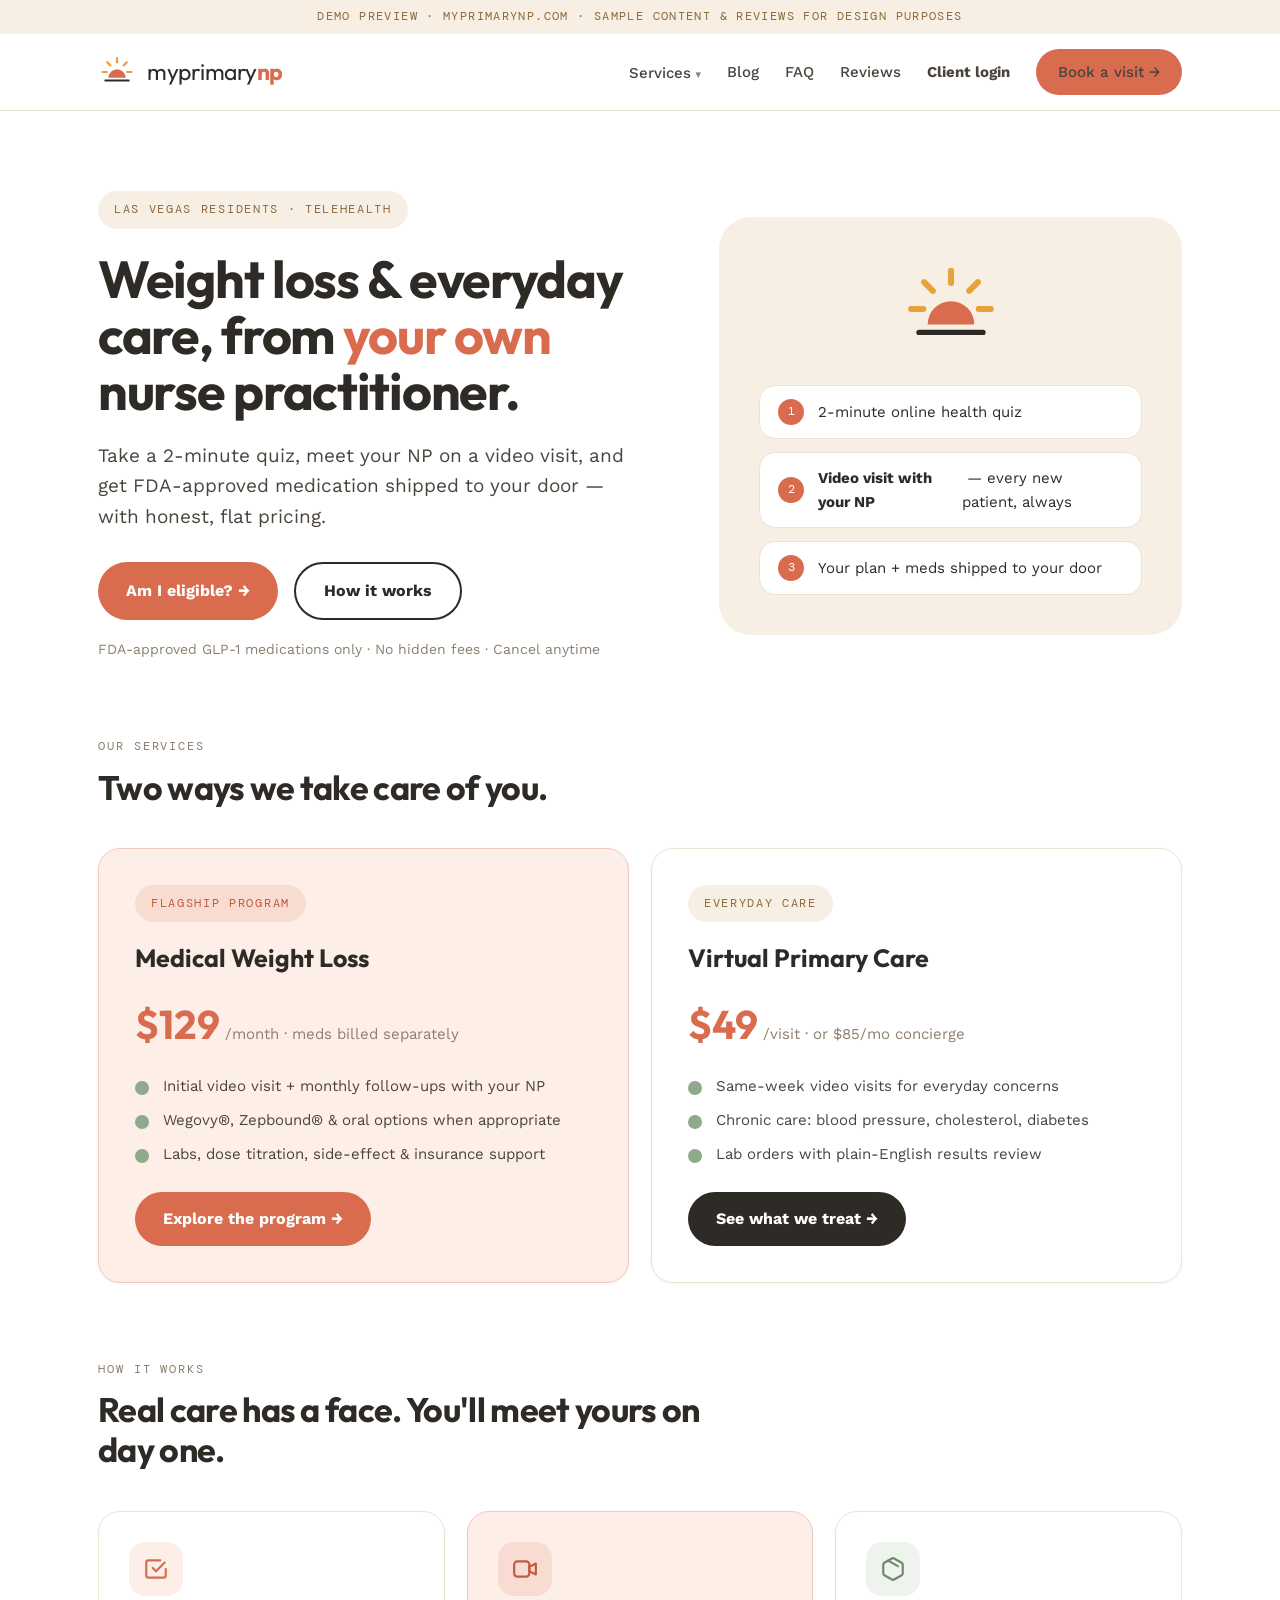
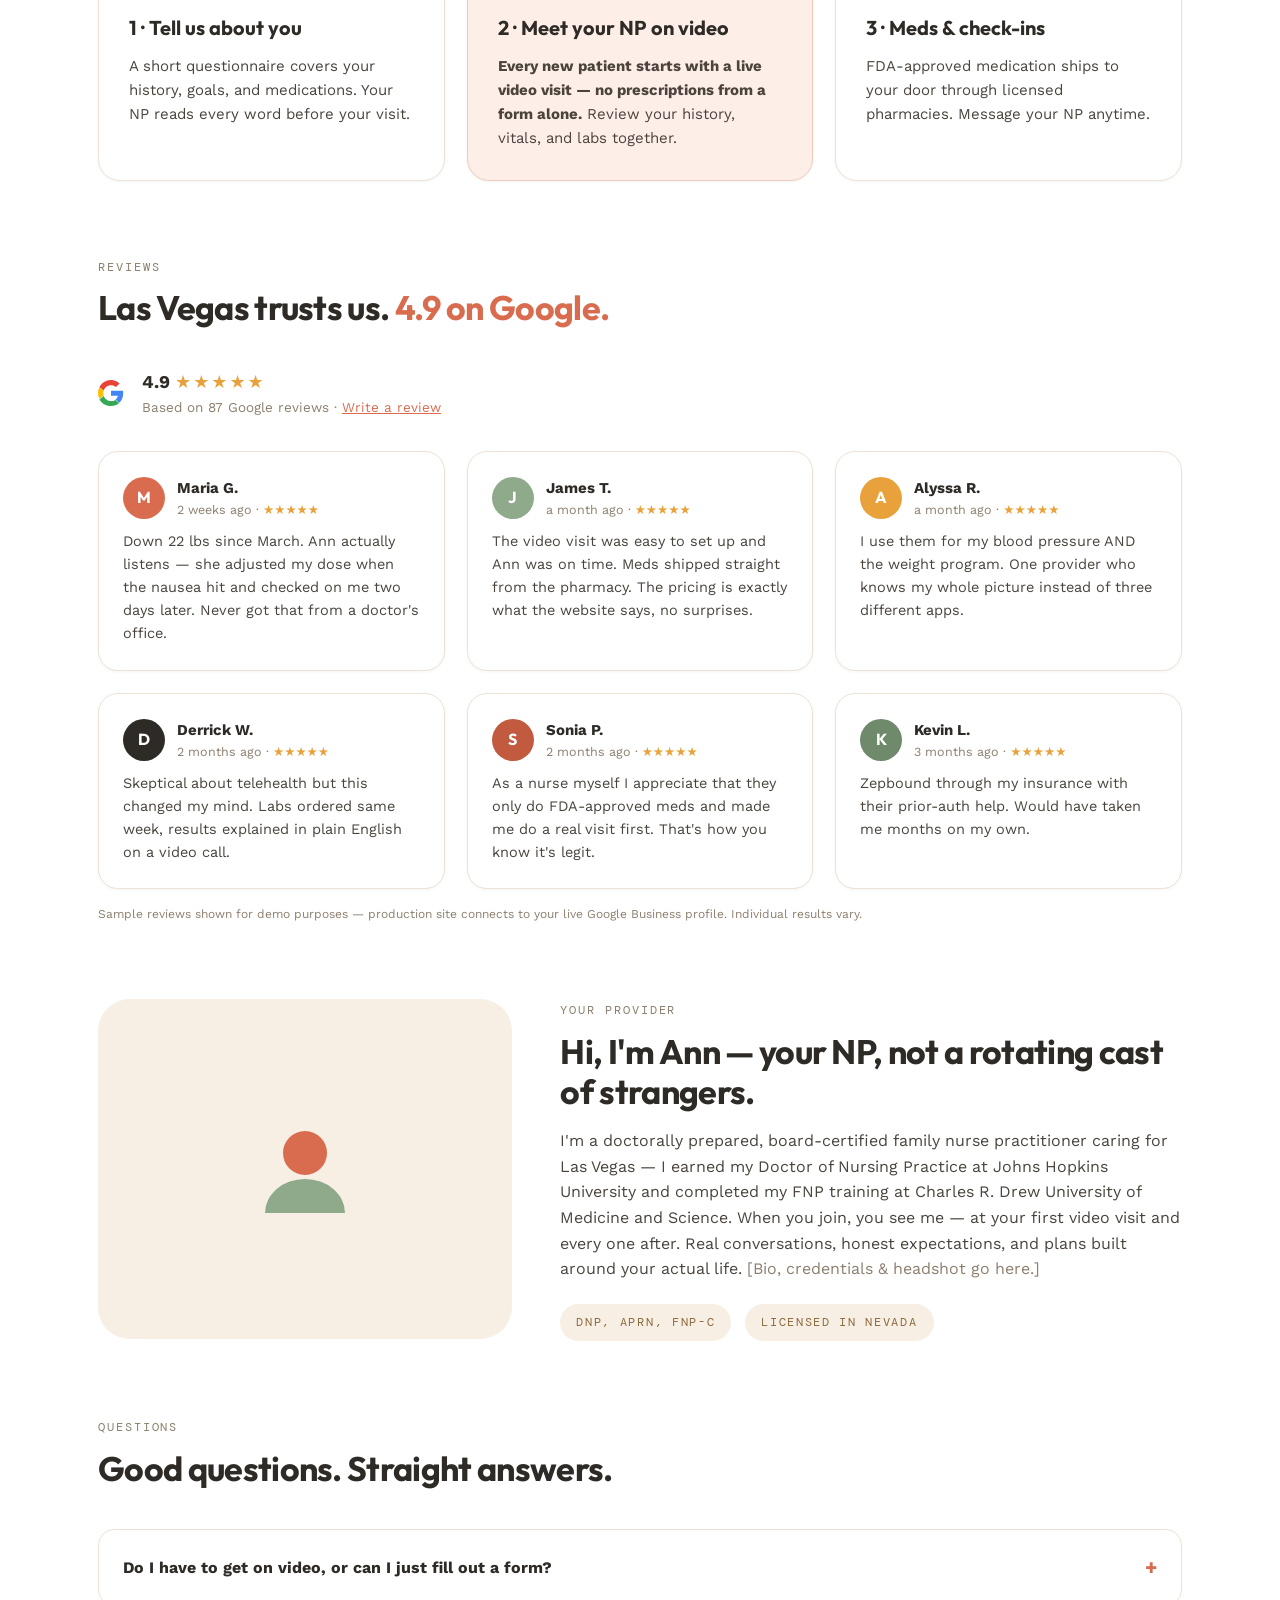
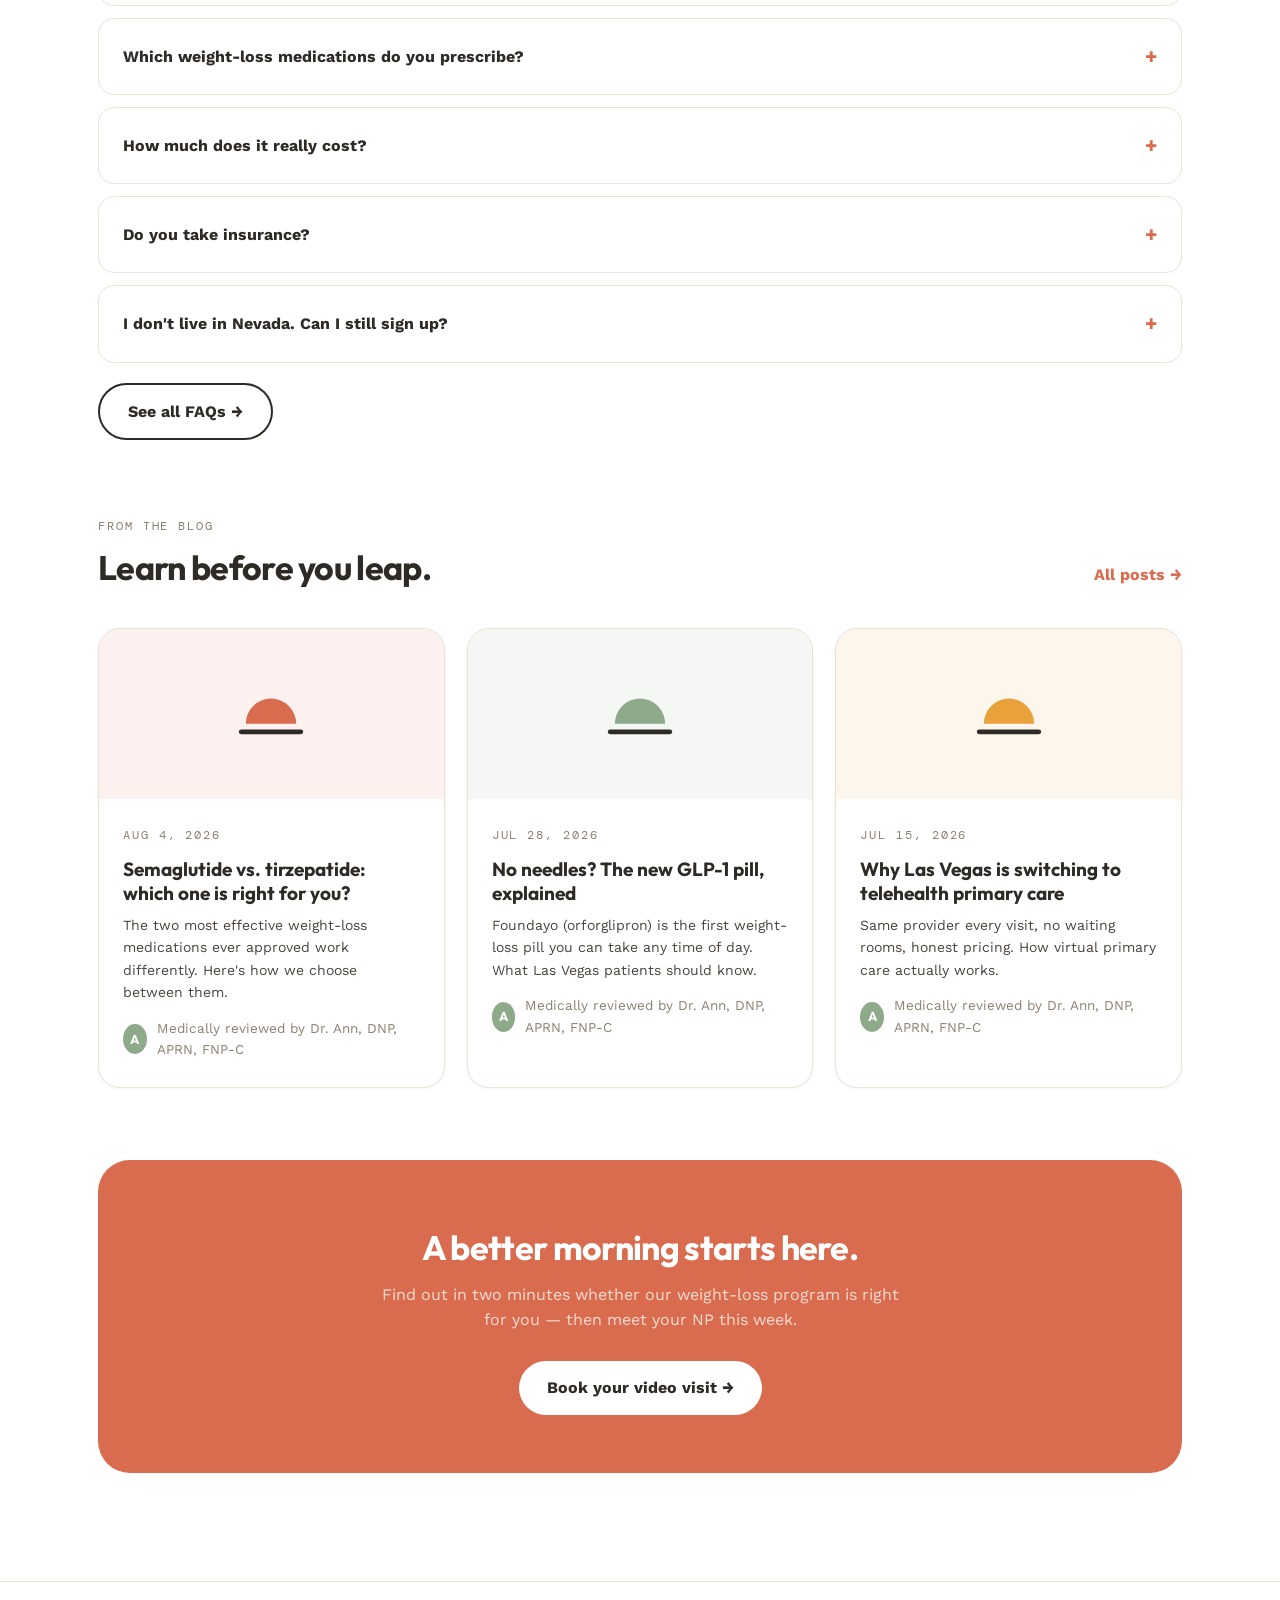
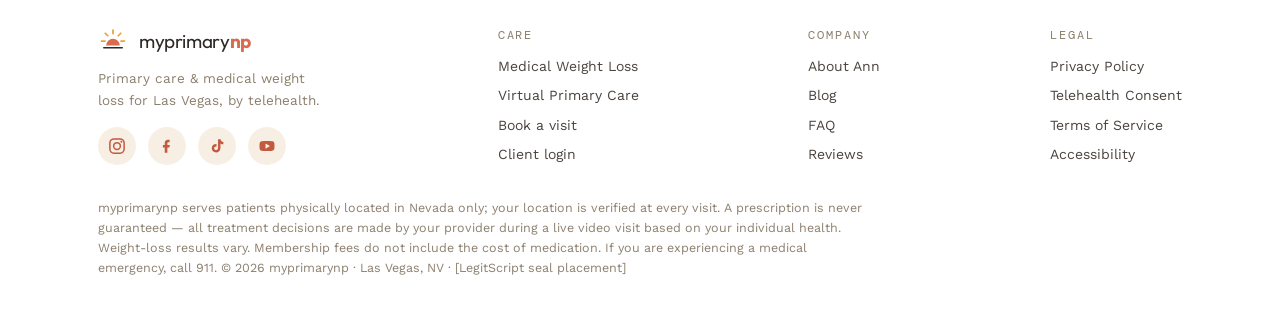
==== index.html @ a063f6d2 "Add MyprimaryNP demo site (12 static files)" ====
<!DOCTYPE html>
<html lang="en">
<head>
<meta charset="utf-8">
<meta name="viewport" content="width=device-width, initial-scale=1">
<title>myprimarynp — Weight loss & primary care telehealth in Las Vegas</title>
<meta name="description" content="FDA-approved GLP-1 weight loss programs and virtual primary care for Las Vegas, from a board-certified nurse practitioner. Video visits, flat pricing.">
<link rel="preconnect" href="https://fonts.googleapis.com">
<link href="https://fonts.googleapis.com/css2?family=Outfit:wght@400;500;700&family=Work+Sans:ital,wght@0,400;0,500;0,700;1,400&family=DM+Mono&display=swap" rel="stylesheet">
<link rel="stylesheet" href="styles.css">
<link rel="icon" type="image/svg+xml" href='data:image/svg+xml,<svg xmlns="http://www.w3.org/2000/svg" viewBox="0 0 120 120"><rect x="4" y="4" width="112" height="112" rx="28" fill="%23D96C4F"/><g stroke="%23FAF4EA" stroke-width="7" stroke-linecap="round"><line x1="60" y1="24" x2="60" y2="36"/><line x1="34" y1="35" x2="43" y2="44"/><line x1="86" y1="35" x2="77" y2="44"/></g><path d="M 36 80 A 24 24 0 0 1 84 80 Z" fill="%23FAF4EA"/><rect x="28" y="86" width="64" height="6" rx="3" fill="%23FAF4EA"/></svg>'>
</head>
<body>
<div class="demo-note">Demo preview · myprimarynp.com · sample content &amp; reviews for design purposes</div>
<nav class="top">
  <div class="wrap nav-inner">
    <a class="logo" href="index.html"><svg width="38" height="38" viewBox="0 0 120 120"><g stroke="#E9A23B" stroke-width="7" stroke-linecap="round"><line x1="60" y1="16" x2="60" y2="30"/><line x1="29" y1="29" x2="39" y2="39"/><line x1="91" y1="29" x2="81" y2="39"/><line x1="14" y1="60" x2="28" y2="60"/><line x1="106" y1="60" x2="92" y2="60"/></g><path d="M 33 78 A 27 27 0 0 1 87 78 Z" fill="#D96C4F"/><rect x="20" y="84" width="80" height="6" rx="3" fill="#2E2A26"/></svg><span class="word">myprimary<b>np</b></span></a>
    <div class="nav-links">
      <div class="dropdown">
        <a href="#">Services</a>
        <div class="menu">
          <a href="weight-loss.html"><b>Medical Weight Loss</b><small>GLP-1 programs · $129/mo</small></a>
          <a href="primary-care.html"><b>Virtual Primary Care</b><small>Visits from $49</small></a>
        </div>
      </div>
      <a href="blog.html">Blog</a>
      <a href="faq.html">FAQ</a>
      <a href="index.html#reviews">Reviews</a>
      <a href="portal.html" style="font-weight:700">Client login</a>
      <a class="btn btn-clay btn-sm" href="book.html">Book a visit →</a>
    </div>
  </div>
</nav>
<header class="hero">
  <div class="wrap hero-grid">
    <div>
      <span class="badge">Las Vegas residents · Telehealth</span>
      <h1 style="margin-top:22px">Weight loss &amp; everyday care, from <em>your own</em> nurse practitioner.</h1>
      <p class="lead">Take a 2-minute quiz, meet your NP on a video visit, and get FDA-approved medication shipped to your door — with honest, flat pricing.</p>
      <div style="display:flex;gap:16px;flex-wrap:wrap">
        <a class="btn btn-clay" href="book.html">Am I eligible? →</a>
        <a class="btn btn-ghost" href="#how">How it works</a>
      </div>
      <div style="margin-top:18px;font-size:14px;color:var(--ink-mute)">FDA-approved GLP-1 medications only · No hidden fees · Cancel anytime</div>
    </div>
    <div class="hero-art">
      <svg width="104" height="104" viewBox="0 0 120 120"><g stroke="#E9A23B" stroke-width="7" stroke-linecap="round"><line x1="60" y1="16" x2="60" y2="30"/><line x1="29" y1="29" x2="39" y2="39"/><line x1="91" y1="29" x2="81" y2="39"/><line x1="14" y1="60" x2="28" y2="60"/><line x1="106" y1="60" x2="92" y2="60"/></g><path d="M 33 78 A 27 27 0 0 1 87 78 Z" fill="#D96C4F"/><rect x="20" y="84" width="80" height="6" rx="3" fill="#2E2A26"/></svg>
      <div class="steps-mini">
        <div class="step-mini"><span class="n">1</span>2-minute online health quiz</div>
        <div class="step-mini"><span class="n">2</span><b>Video visit with your NP</b>&nbsp;— every new patient, always</div>
        <div class="step-mini"><span class="n">3</span>Your plan + meds shipped to your door</div>
      </div>
    </div>
  </div>
</header>

<section id="services" style="padding-top:8px">
  <div class="wrap">
    <div class="sec-head"><span class="mono">Our services</span><h2>Two ways we take care of you.</h2></div>
    <div class="cards2">
      <div class="card hl" style="padding:36px">
        <span class="badge" style="background:#F8DCD2;color:#C25A3F">Flagship program</span>
        <h3 class="card-t" style="font-size:25px;margin-top:16px">Medical Weight Loss</h3>
        <div class="price">$129<small> /month · meds billed separately</small></div>
        <ul class="feat">
          <li>Initial video visit + monthly follow-ups with your NP</li>
          <li>Wegovy®, Zepbound® &amp; oral options when appropriate</li>
          <li>Labs, dose titration, side-effect &amp; insurance support</li>
        </ul>
        <a class="btn btn-clay" href="weight-loss.html">Explore the program →</a>
      </div>
      <div class="card" style="padding:36px">
        <span class="badge">Everyday care</span>
        <h3 class="card-t" style="font-size:25px;margin-top:16px">Virtual Primary Care</h3>
        <div class="price">$49<small> /visit · or $85/mo concierge</small></div>
        <ul class="feat">
          <li>Same-week video visits for everyday concerns</li>
          <li>Chronic care: blood pressure, cholesterol, diabetes</li>
          <li>Lab orders with plain-English results review</li>
        </ul>
        <a class="btn btn-ink" href="primary-care.html">See what we treat →</a>
      </div>
    </div>
  </div>
</section>

<section id="how" style="padding-top:8px">
  <div class="wrap">
    <div class="sec-head"><span class="mono">How it works</span><h2>Real care has a face. You'll meet yours on day one.</h2></div>
    <div class="cards3">
      <div class="card"><div class="icon-tile" style="background:#FDEEE8"><svg width="26" height="26" viewBox="0 0 24 24" fill="none" stroke="#D96C4F" stroke-width="2" stroke-linecap="round"><path d="M9 11l3 3 8-8"/><path d="M21 12v6a2 2 0 0 1-2 2H5a2 2 0 0 1-2-2V6a2 2 0 0 1 2-2h11"/></svg></div>
        <h3 class="card-t">1 · Tell us about you</h3><p>A short questionnaire covers your history, goals, and medications. Your NP reads every word before your visit.</p></div>
      <div class="card hl"><div class="icon-tile" style="background:#F8DCD2"><svg width="26" height="26" viewBox="0 0 24 24" fill="none" stroke="#C25A3F" stroke-width="2" stroke-linecap="round" stroke-linejoin="round"><rect x="2" y="5" width="14" height="14" rx="3"/><path d="M16 10l6-3v10l-6-3z"/></svg></div>
        <h3 class="card-t">2 · Meet your NP on video</h3><p><b>Every new patient starts with a live video visit — no prescriptions from a form alone.</b> Review your history, vitals, and labs together.</p></div>
      <div class="card"><div class="icon-tile" style="background:#EFF3EE"><svg width="26" height="26" viewBox="0 0 24 24" fill="none" stroke="#6E8A6A" stroke-width="2" stroke-linecap="round" stroke-linejoin="round"><path d="M16.5 9.4L7.55 4.24"/><path d="M21 16V8a2 2 0 0 0-1-1.73l-7-4a2 2 0 0 0-2 0l-7 4A2 2 0 0 0 3 8v8a2 2 0 0 0 1 1.73l7 4a2 2 0 0 0 2 0l7-4A2 2 0 0 0 21 16z"/></svg></div>
        <h3 class="card-t">3 · Meds &amp; check-ins</h3><p>FDA-approved medication ships to your door through licensed pharmacies. Message your NP anytime.</p></div>
    </div>
  </div>
</section>

<section id="reviews" style="padding-top:8px">
  <div class="wrap">
    <div class="sec-head"><span class="mono">Reviews</span><h2>Las Vegas trusts us. <em>4.9 on Google.</em></h2></div>
    <div class="gsum"><svg width="26" height="26" viewBox="0 0 48 48"><path fill="#EA4335" d="M24 9.5c3.5 0 6.6 1.2 9.1 3.6l6.8-6.8C35.7 2.4 30.2 0 24 0 14.6 0 6.5 5.4 2.6 13.2l7.9 6.2C12.4 13.4 17.7 9.5 24 9.5z"/><path fill="#4285F4" d="M46.5 24.5c0-1.6-.1-3.1-.4-4.5H24v9h12.7c-.6 3-2.2 5.5-4.7 7.2l7.4 5.8c4.4-4.1 7.1-10.1 7.1-17.5z"/><path fill="#FBBC05" d="M10.5 28.6c-.5-1.5-.8-3-.8-4.6s.3-3.1.8-4.6l-7.9-6.2C.9 16.5 0 20.1 0 24s.9 7.5 2.6 10.8l7.9-6.2z"/><path fill="#34A853" d="M24 48c6.2 0 11.4-2 15.2-5.5l-7.4-5.8c-2 1.4-4.7 2.2-7.8 2.2-6.3 0-11.6-3.9-13.5-9.3l-7.9 6.2C6.5 42.6 14.6 48 24 48z"/></svg><div><b style="font-size:18px">4.9</b> <span class="stars">★★★★★</span><div style="font-size:13.5px;color:var(--ink-mute)">Based on 87 Google reviews · <a href="#">Write a review</a></div></div></div>
    <div class="cards3"><div class="review"><div class="who"><div class="av" style="background:#D96C4F">M</div><div><div class="name">Maria G.</div><div class="when">2 weeks ago · <span style="color:var(--gold)">★★★★★</span></div></div></div><p>Down 22 lbs since March. Ann actually listens — she adjusted my dose when the nausea hit and checked on me two days later. Never got that from a doctor's office.</p></div>
<div class="review"><div class="who"><div class="av" style="background:#8FA98B">J</div><div><div class="name">James T.</div><div class="when">a month ago · <span style="color:var(--gold)">★★★★★</span></div></div></div><p>The video visit was easy to set up and Ann was on time. Meds shipped straight from the pharmacy. The pricing is exactly what the website says, no surprises.</p></div>
<div class="review"><div class="who"><div class="av" style="background:#E9A23B">A</div><div><div class="name">Alyssa R.</div><div class="when">a month ago · <span style="color:var(--gold)">★★★★★</span></div></div></div><p>I use them for my blood pressure AND the weight program. One provider who knows my whole picture instead of three different apps.</p></div>
<div class="review"><div class="who"><div class="av" style="background:#2E2A26">D</div><div><div class="name">Derrick W.</div><div class="when">2 months ago · <span style="color:var(--gold)">★★★★★</span></div></div></div><p>Skeptical about telehealth but this changed my mind. Labs ordered same week, results explained in plain English on a video call.</p></div>
<div class="review"><div class="who"><div class="av" style="background:#C25A3F">S</div><div><div class="name">Sonia P.</div><div class="when">2 months ago · <span style="color:var(--gold)">★★★★★</span></div></div></div><p>As a nurse myself I appreciate that they only do FDA-approved meds and made me do a real visit first. That's how you know it's legit.</p></div>
<div class="review"><div class="who"><div class="av" style="background:#6E8A6A">K</div><div><div class="name">Kevin L.</div><div class="when">3 months ago · <span style="color:var(--gold)">★★★★★</span></div></div></div><p>Zepbound through my insurance with their prior-auth help. Would have taken me months on my own.</p></div></div>
    <p style="font-size:12px;color:var(--ink-mute);margin-top:16px">Sample reviews shown for demo purposes — production site connects to your live Google Business profile. Individual results vary.</p>
  </div>
</section>

<section id="about" style="padding-top:8px">
  <div class="wrap" style="display:grid;grid-template-columns:.8fr 1.2fr;gap:48px;align-items:center">
    <div style="background:var(--linen-2);border-radius:32px;height:340px;display:flex;align-items:center;justify-content:center">
      <svg width="120" height="120" viewBox="0 0 120 120"><circle cx="60" cy="44" r="22" fill="#D96C4F"/><path d="M 20 104 a 40 34 0 0 1 80 0 Z" fill="#8FA98B"/></svg>
    </div>
    <div>
      <span class="mono">Your provider</span>
      <h2>Hi, I'm Ann — your NP, not a rotating cast of strangers.</h2>
      <p style="margin-top:16px;color:var(--ink-soft)">I'm a doctorally prepared, board-certified family nurse practitioner caring for Las Vegas — I earned my Doctor of Nursing Practice at Johns Hopkins University and completed my FNP training at Charles R. Drew University of Medicine and Science. When you join, you see me — at your first video visit and every one after. Real conversations, honest expectations, and plans built around your actual life. <span style="color:var(--ink-mute)">[Bio, credentials &amp; headshot go here.]</span></p>
      <div style="margin-top:22px;display:flex;gap:14px;flex-wrap:wrap"><span class="badge">DNP, APRN, FNP-C</span><span class="badge">Licensed in Nevada</span></div>
    </div>
  </div>
</section>

<section style="padding-top:8px">
  <div class="wrap">
    <div class="sec-head"><span class="mono">Questions</span><h2>Good questions. Straight answers.</h2></div>
    <details class="faq"><summary>Do I have to get on video, or can I just fill out a form?</summary><div class="a">Every new patient starts with a live video visit — it's how good medicine works, and it's the safest way to prescribe in Nevada. After that first visit, quick questionnaire check-ins handle most refills.</div></details>
<details class="faq"><summary>Which weight-loss medications do you prescribe?</summary><div class="a">FDA-approved GLP-1 and dual-agonist medications only: Wegovy® (semaglutide, injection or daily pill), Zepbound® (tirzepatide), and Foundayo® (orforglipron, a once-daily pill). We never prescribe compounded copies.</div></details>
<details class="faq"><summary>How much does it really cost?</summary><div class="a">Weight loss membership is $129/month — visits, dose adjustments, messaging, labs coordination, and prior-auth help. Medication is billed separately: through insurance, or at the manufacturers' published cash prices (roughly $149–$449/month depending on the drug and dose).</div></details>
<details class="faq"><summary>Do you take insurance?</summary><div class="a">Your membership is self-pay, but we work with your insurance for the medication itself — including prior authorizations for Wegovy and Zepbound, and the Medicare $50/month Bridge program for those who qualify.</div></details>
<details class="faq"><summary>I don't live in Nevada. Can I still sign up?</summary><div class="a">Not yet — we're licensed in Nevada and see patients who are physically in Nevada at the time of their visit. We verify location at every appointment.</div></details>
    <div style="margin-top:20px"><a class="btn btn-ghost" href="faq.html">See all FAQs →</a></div>
  </div>
</section>

<section style="padding-top:8px">
  <div class="wrap">
    <div class="sec-head" style="display:flex;justify-content:space-between;align-items:end;max-width:none"><div><span class="mono">From the blog</span><h2>Learn before you leap.</h2></div><a href="blog.html" style="font-weight:700;text-decoration:none">All posts →</a></div>
    <div class="cards3"><a class="post-card" href="blog-semaglutide-vs-tirzepatide.html">
      <div class="thumb" style="background:#D96C4F18"><svg width="84" height="84" viewBox="0 0 120 120"><path d="M 24 74 A 36 36 0 0 1 96 74 Z" fill="#D96C4F"/><rect x="14" y="82" width="92" height="7" rx="3.5" fill="#2E2A26"/></svg></div>
      <div class="pc-body"><span class="mono">Aug 4, 2026</span><h3>Semaglutide vs. tirzepatide: which one is right for you?</h3><p>The two most effective weight-loss medications ever approved work differently. Here's how we choose between them.</p>
      <div class="byline"><span class="dot">A</span> Medically reviewed by Dr. Ann, DNP, APRN, FNP-C</div></div></a>
<a class="post-card" href="blog-glp1-pill.html">
      <div class="thumb" style="background:#8FA98B18"><svg width="84" height="84" viewBox="0 0 120 120"><path d="M 24 74 A 36 36 0 0 1 96 74 Z" fill="#8FA98B"/><rect x="14" y="82" width="92" height="7" rx="3.5" fill="#2E2A26"/></svg></div>
      <div class="pc-body"><span class="mono">Jul 28, 2026</span><h3>No needles? The new GLP-1 pill, explained</h3><p>Foundayo (orforglipron) is the first weight-loss pill you can take any time of day. What Las Vegas patients should know.</p>
      <div class="byline"><span class="dot">A</span> Medically reviewed by Dr. Ann, DNP, APRN, FNP-C</div></div></a>
<a class="post-card" href="blog-telehealth-primary-care.html">
      <div class="thumb" style="background:#E9A23B18"><svg width="84" height="84" viewBox="0 0 120 120"><path d="M 24 74 A 36 36 0 0 1 96 74 Z" fill="#E9A23B"/><rect x="14" y="82" width="92" height="7" rx="3.5" fill="#2E2A26"/></svg></div>
      <div class="pc-body"><span class="mono">Jul 15, 2026</span><h3>Why Las Vegas is switching to telehealth primary care</h3><p>Same provider every visit, no waiting rooms, honest pricing. How virtual primary care actually works.</p>
      <div class="byline"><span class="dot">A</span> Medically reviewed by Dr. Ann, DNP, APRN, FNP-C</div></div></a></div>
  </div>
</section>

<section style="padding-top:8px">
  <div class="wrap"><div class="band"><h2>A better morning starts here.</h2><p>Find out in two minutes whether our weight-loss program is right for you — then meet your NP this week.</p><a class="btn" href="book.html">Book your video visit →</a></div></div>
</section>

<footer>
  <div class="wrap">
    <div class="foot-grid">
      <div>
        <a class="logo" href="index.html"><svg width="30" height="30" viewBox="0 0 120 120"><g stroke="#E9A23B" stroke-width="7" stroke-linecap="round"><line x1="60" y1="16" x2="60" y2="30"/><line x1="29" y1="29" x2="39" y2="39"/><line x1="91" y1="29" x2="81" y2="39"/><line x1="14" y1="60" x2="28" y2="60"/><line x1="106" y1="60" x2="92" y2="60"/></g><path d="M 33 78 A 27 27 0 0 1 87 78 Z" fill="#D96C4F"/><rect x="20" y="84" width="80" height="6" rx="3" fill="#2E2A26"/></svg><span class="word" style="font-size:19px">myprimary<b>np</b></span></a>
        <p style="font-size:13.5px;color:var(--ink-mute);margin-top:12px;max-width:230px">Primary care &amp; medical weight loss for Las Vegas, by telehealth.</p>
        <div class="social">
  <a href="#" aria-label="Instagram"><svg width="18" height="18" viewBox="0 0 24 24" fill="none" stroke="#C25A3F" stroke-width="2" stroke-linecap="round"><rect x="2.5" y="2.5" width="19" height="19" rx="5.5"/><circle cx="12" cy="12" r="4.5"/><circle cx="17.8" cy="6.2" r="1.3" fill="#C25A3F" stroke="none"/></svg></a>
  <a href="#" aria-label="Facebook"><svg width="18" height="18" viewBox="0 0 24 24" fill="#C25A3F"><path d="M15.5 3.5H13c-2.2 0-4 1.8-4 4v3H6.5v3.5H9V21h3.5v-7h2.7l.55-3.5H12.5v-2.4c0-.6.5-1.1 1.1-1.1h1.9z"/></svg></a>
  <a href="#" aria-label="TikTok"><svg width="18" height="18" viewBox="0 0 24 24" fill="#C25A3F"><path d="M16.6 3c.4 1.9 1.7 3.4 3.9 3.7v3.1c-1.5 0-2.8-.4-3.9-1.2v5.9c0 3.7-2.6 6-5.9 6-3.1 0-5.7-2.2-5.7-5.5 0-3.6 3-5.8 6.4-5.5v3.2c-1.6-.4-3.2.6-3.2 2.3 0 1.5 1.2 2.4 2.5 2.4 1.5 0 2.7-1 2.7-3.1V3z"/></svg></a>
  <a href="#" aria-label="YouTube"><svg width="18" height="18" viewBox="0 0 24 24" fill="#C25A3F"><path d="M22 12c0-2.2-.2-3.8-.5-4.6-.3-.9-1-1.5-1.9-1.7C17.9 5.3 12 5.3 12 5.3s-5.9 0-7.6.4c-.9.2-1.6.8-1.9 1.7C2.2 8.2 2 9.8 2 12s.2 3.8.5 4.6c.3.9 1 1.4 1.9 1.7 1.7.4 7.6.4 7.6.4s5.9 0 7.6-.4c-.9-.2 1.6-.8 1.9-1.7.3-.8.5-2.4.5-4.6zM10 15.5v-7l6 3.5z"/></svg></a>
</div>
      </div>
      <div class="col"><div class="mono">Care</div><a href="weight-loss.html">Medical Weight Loss</a><a href="primary-care.html">Virtual Primary Care</a><a href="book.html">Book a visit</a><a href="portal.html">Client login</a></div>
      <div class="col"><div class="mono">Company</div><a href="index.html#about">About Ann</a><a href="blog.html">Blog</a><a href="faq.html">FAQ</a><a href="index.html#reviews">Reviews</a></div>
      <div class="col"><div class="mono">Legal</div><a href="#">Privacy Policy</a><a href="#">Telehealth Consent</a><a href="#">Terms of Service</a><a href="#">Accessibility</a></div>
    </div>
    <p class="disclaimer">myprimarynp serves patients physically located in Nevada only; your location is verified at every visit. A prescription is never guaranteed — all treatment decisions are made by your provider during a live video visit based on your individual health. Weight-loss results vary. Membership fees do not include the cost of medication. If you are experiencing a medical emergency, call 911. © 2026 myprimarynp · Las Vegas, NV · [LegitScript seal placement]</p>
  </div>
</footer>
</body>
</html>
---- styles.css ----
/* MyprimaryNP — Desert Dawn demo site */
:root{
  --clay:#D96C4F; --clay-dark:#C25A3F; --gold:#E9A23B; --sage:#8FA98B; --sage-dark:#6E8A6A;
  --linen:#FFFFFF; --linen-2:#F7EFE3; --card:#FFFFFF; --line:#ECE3D4;
  --ink:#2E2A26; --ink-soft:#4A443D; --ink-mute:#8C7F6E;
}
*{margin:0;padding:0;box-sizing:border-box}
html{scroll-behavior:smooth}
body{background:var(--linen);color:var(--ink);font-family:'Work Sans',system-ui,sans-serif;line-height:1.6}
.display{font-family:'Outfit',sans-serif;font-weight:700;letter-spacing:-.02em}
.mono{font-family:'DM Mono',monospace;font-size:12px;letter-spacing:.16em;text-transform:uppercase;color:var(--ink-mute)}
.wrap{max-width:1140px;margin:0 auto;padding:0 28px}
a{color:var(--clay)}
.btn{display:inline-flex;align-items:center;gap:8px;font-family:'Work Sans',sans-serif;font-weight:700;font-size:16px;border-radius:999px;padding:14px 28px;text-decoration:none;transition:transform .15s,background .15s;cursor:pointer;border:none}
.btn:hover{transform:translateY(-1px)}
.btn-clay{background:var(--clay);color:var(--card)} .btn-clay:hover{background:var(--clay-dark)}
.btn-ink{background:var(--ink);color:var(--card)}
.btn-ghost{border:2px solid var(--ink);color:var(--ink);background:transparent}
.btn-sm{padding:11px 22px;font-size:15px}
.badge{display:inline-block;font-family:'DM Mono',monospace;font-size:12px;letter-spacing:.14em;text-transform:uppercase;background:var(--linen-2);color:#8C6A3F;padding:9px 16px;border-radius:999px}

/* NAV */
nav.top{position:sticky;top:0;background:rgba(255,255,255,.92);backdrop-filter:blur(8px);border-bottom:1px solid var(--line);z-index:50}
.nav-inner{display:flex;align-items:center;justify-content:space-between;height:76px}
.logo{display:flex;align-items:center;gap:11px;text-decoration:none;color:var(--ink)}
.logo .word{font-family:'Outfit',sans-serif;font-weight:400;font-size:23px;letter-spacing:-.02em}
.logo .word b{color:var(--clay);font-weight:700}
.nav-links{display:flex;gap:26px;align-items:center}
.nav-links>a, .dropdown>a{color:var(--ink-soft);text-decoration:none;font-size:15px;font-weight:500}
.nav-links>a:hover{color:var(--clay)}
.dropdown{position:relative}
.dropdown>a::after{content:' ▾';font-size:11px;color:var(--ink-mute)}
.dropdown .menu{position:absolute;top:34px;left:-14px;background:var(--card);border:1px solid var(--line);border-radius:16px;padding:10px;min-width:230px;display:none;box-shadow:0 12px 30px rgba(46,42,38,.10)}
.dropdown:hover .menu{display:block}
.dropdown .menu a{display:block;padding:11px 14px;border-radius:10px;text-decoration:none;color:var(--ink);font-size:15px}
.dropdown .menu a:hover{background:var(--linen-2)}
.dropdown .menu a small{display:block;color:var(--ink-mute);font-size:12.5px;font-weight:400}

/* HERO + SECTIONS */
.hero{padding:80px 0 64px}
.hero-grid{display:grid;grid-template-columns:1.1fr .9fr;gap:56px;align-items:center}
h1{font-family:'Outfit',sans-serif;font-weight:700;font-size:52px;line-height:1.08;letter-spacing:-.025em}
h1 em,h2 em{font-style:normal;color:var(--clay)}
h2{font-family:'Outfit',sans-serif;font-weight:700;font-size:34px;line-height:1.18;letter-spacing:-.02em;margin-top:10px}
h3.card-t{font-family:'Outfit',sans-serif;font-weight:700;font-size:20px;margin:16px 0 10px}
.lead{font-size:19px;color:var(--ink-soft);margin:22px 0 30px;max-width:540px}
section{padding:64px 0}
.sec-head{max-width:660px;margin-bottom:40px}
.cards3{display:grid;grid-template-columns:repeat(3,1fr);gap:22px}
.cards2{display:grid;grid-template-columns:1fr 1fr;gap:22px}
.card{background:var(--card);border:1px solid var(--line);border-radius:22px;padding:30px;box-shadow:0 1px 3px rgba(46,42,38,.05)}
.card p{font-size:15px;color:var(--ink-soft)}
.icon-tile{width:54px;height:54px;border-radius:16px;display:flex;align-items:center;justify-content:center}
.hl{background:#FDEEE8;border-color:#F0CBBD}

/* PANEL / ART */
.panel{background:var(--linen-2);border-radius:32px;padding:52px}
.hero-art{background:var(--linen-2);border-radius:32px;padding:40px;display:flex;flex-direction:column;align-items:center;gap:24px}
.steps-mini{width:100%;display:flex;flex-direction:column;gap:13px}
.step-mini{display:flex;gap:14px;align-items:center;background:var(--card);border:1px solid var(--line);border-radius:16px;padding:13px 18px;font-size:15px}
.step-mini .n{font-family:'DM Mono',monospace;font-size:12px;color:var(--card);background:var(--clay);width:26px;height:26px;border-radius:50%;display:flex;align-items:center;justify-content:center;flex-shrink:0}

/* REVIEWS */
.gsum{display:flex;align-items:center;gap:18px;margin-bottom:32px;flex-wrap:wrap}
.stars{color:var(--gold);letter-spacing:2px;font-size:18px}
.review{background:var(--card);border:1px solid var(--line);border-radius:20px;padding:24px;box-shadow:0 1px 3px rgba(46,42,38,.05)}
.review .who{display:flex;align-items:center;gap:12px;margin-bottom:10px}
.review .av{width:42px;height:42px;border-radius:50%;display:flex;align-items:center;justify-content:center;color:var(--card);font-family:'Outfit',sans-serif;font-weight:700}
.review .name{font-weight:700;font-size:15px}
.review .when{font-size:12.5px;color:var(--ink-mute)}
.review p{font-size:14.5px;color:var(--ink-soft)}

/* FAQ */
details.faq{background:var(--card);border:1px solid var(--line);border-radius:16px;padding:0;margin-bottom:12px;overflow:hidden}
details.faq summary{list-style:none;cursor:pointer;padding:20px 24px;font-weight:700;font-size:16px;display:flex;justify-content:space-between;align-items:center;gap:16px}
details.faq summary::-webkit-details-marker{display:none}
details.faq summary::after{content:'+';font-family:'Outfit',sans-serif;font-size:22px;color:var(--clay);flex-shrink:0}
details.faq[open] summary::after{content:'–'}
details.faq .a{padding:0 24px 20px;font-size:15px;color:var(--ink-soft)}

/* PRICING */
.price{font-family:'Outfit',sans-serif;font-weight:700;font-size:40px;color:var(--clay);margin:14px 0 4px}
.price small{font-family:'Work Sans',sans-serif;font-weight:400;font-size:15px;color:var(--ink-mute)}
ul.feat{list-style:none;margin:18px 0 26px}
ul.feat li{padding-left:28px;position:relative;margin-bottom:10px;font-size:15px;color:var(--ink-soft)}
ul.feat li::before{content:'';position:absolute;left:0;top:7px;width:14px;height:14px;border-radius:50%;background:var(--sage)}

/* BLOG */
.post-card{background:var(--card);border:1px solid var(--line);border-radius:22px;overflow:hidden;text-decoration:none;color:var(--ink);display:flex;flex-direction:column;transition:transform .15s;box-shadow:0 1px 3px rgba(46,42,38,.05)}
.post-card:hover{transform:translateY(-3px)}
.post-card .thumb{height:170px;display:flex;align-items:center;justify-content:center}
.post-card .pc-body{padding:22px 24px 26px}
.post-card h3{font-family:'Outfit',sans-serif;font-weight:700;font-size:19px;line-height:1.3;margin:10px 0 8px}
.post-card p{font-size:14px;color:var(--ink-soft)}
.byline{display:flex;align-items:center;gap:10px;font-size:13.5px;color:var(--ink-mute);margin-top:14px}
.byline .dot{width:30px;height:30px;border-radius:50%;background:var(--sage);color:var(--card);display:flex;align-items:center;justify-content:center;font-family:'Outfit',sans-serif;font-weight:700;font-size:13px}
article.post{max-width:760px;margin:0 auto;padding:64px 28px}
article.post h1{font-size:40px;margin:16px 0 10px}
article.post h2{font-size:26px;margin:36px 0 12px}
article.post p{margin:16px 0;color:var(--ink-soft);font-size:16.5px}
article.post ul{margin:16px 0 16px 22px;color:var(--ink-soft)}
article.post li{margin-bottom:8px}
.reviewed{background:var(--linen-2);border-radius:14px;padding:14px 18px;font-size:14px;color:var(--ink-soft);margin:26px 0}

/* PORTAL */
.portal-shell{max-width:960px;margin:0 auto}
.login-card{max-width:440px;margin:0 auto;background:var(--card);border:1px solid var(--line);border-radius:24px;padding:40px}
label{font-size:13.5px;font-weight:700;display:block;margin:16px 0 6px}
input,select,textarea{width:100%;padding:13px 16px;border:1.5px solid var(--line);border-radius:12px;background:#fff;font-family:'Work Sans',sans-serif;font-size:15px;color:var(--ink)}
input:focus,select:focus,textarea:focus{outline:2px solid var(--clay);border-color:transparent}
.dash{display:none}
.dash.on{display:block}
.dash-grid{display:grid;grid-template-columns:repeat(3,1fr);gap:18px;margin-top:24px}
.stat{background:var(--card);border:1px solid var(--line);border-radius:18px;padding:22px}
.stat .v{font-family:'Outfit',sans-serif;font-weight:700;font-size:28px;color:var(--clay)}
.msg{display:flex;gap:12px;margin-bottom:14px}
.msg .b{background:var(--linen-2);border-radius:14px;padding:12px 16px;font-size:14.5px;max-width:80%}
.msg.me{justify-content:flex-end}
.msg.me .b{background:#FDEEE8}

/* BOOKING */
.book-grid{display:grid;grid-template-columns:1fr 1.2fr;gap:28px;align-items:start}
.cal{display:grid;grid-template-columns:repeat(7,1fr);gap:6px;margin-top:14px}
.cal .dow{font-family:'DM Mono',monospace;font-size:11px;text-transform:uppercase;color:var(--ink-mute);text-align:center;padding:6px 0}
.cal button{aspect-ratio:1;border:1px solid var(--line);background:var(--card);border-radius:10px;font-family:'Work Sans',sans-serif;font-size:14px;cursor:pointer;color:var(--ink)}
.cal button:disabled{opacity:.32;cursor:default}
.cal button:hover:not(:disabled){border-color:var(--clay)}
.cal button.sel{background:var(--clay);color:#fff;border-color:var(--clay);font-weight:700}
.slots{display:flex;flex-wrap:wrap;gap:10px;margin-top:14px}
.slots button{padding:10px 16px;border-radius:999px;border:1.5px solid var(--line);background:var(--card);cursor:pointer;font-size:14px;font-family:'Work Sans',sans-serif}
.slots button:hover{border-color:var(--clay)}
.slots button.sel{background:var(--clay);color:#fff;border-color:var(--clay);font-weight:700}

/* CTA BAND + FOOTER */
.band{background:var(--clay);border-radius:32px;padding:58px;text-align:center;color:var(--card)}
.band h2{color:var(--card)} .band p{color:#F8DCD2;max-width:520px;margin:14px auto 28px}
.band .btn{background:var(--card);color:var(--ink)}
footer{border-top:1px solid var(--line);padding:44px 0 56px;margin-top:44px}
.foot-grid{display:flex;justify-content:space-between;gap:40px;flex-wrap:wrap}
.foot-grid .col .mono{margin-bottom:10px}
.foot-grid .col a{display:block;color:var(--ink-soft);text-decoration:none;font-size:14px;margin-bottom:7px}
.foot-grid .col a:hover{color:var(--clay)}
.social{display:flex;gap:12px;margin-top:16px}
.social a{width:38px;height:38px;border-radius:50%;background:var(--linen-2);display:flex;align-items:center;justify-content:center;transition:background .15s}
.social a:hover{background:#F0CBBD}
.disclaimer{font-size:12.5px;color:var(--ink-mute);max-width:780px;line-height:1.6;margin-top:26px}
.demo-note{background:#F7EFE3;text-align:center;font-family:'DM Mono',monospace;font-size:11.5px;letter-spacing:.12em;text-transform:uppercase;color:#8C6A3F;padding:8px}

@media(max-width:900px){
  .hero-grid,.cards2,.book-grid,.dash-grid{grid-template-columns:1fr}
  .cards3{grid-template-columns:1fr}
  h1{font-size:38px}
  .nav-links{display:none}
}
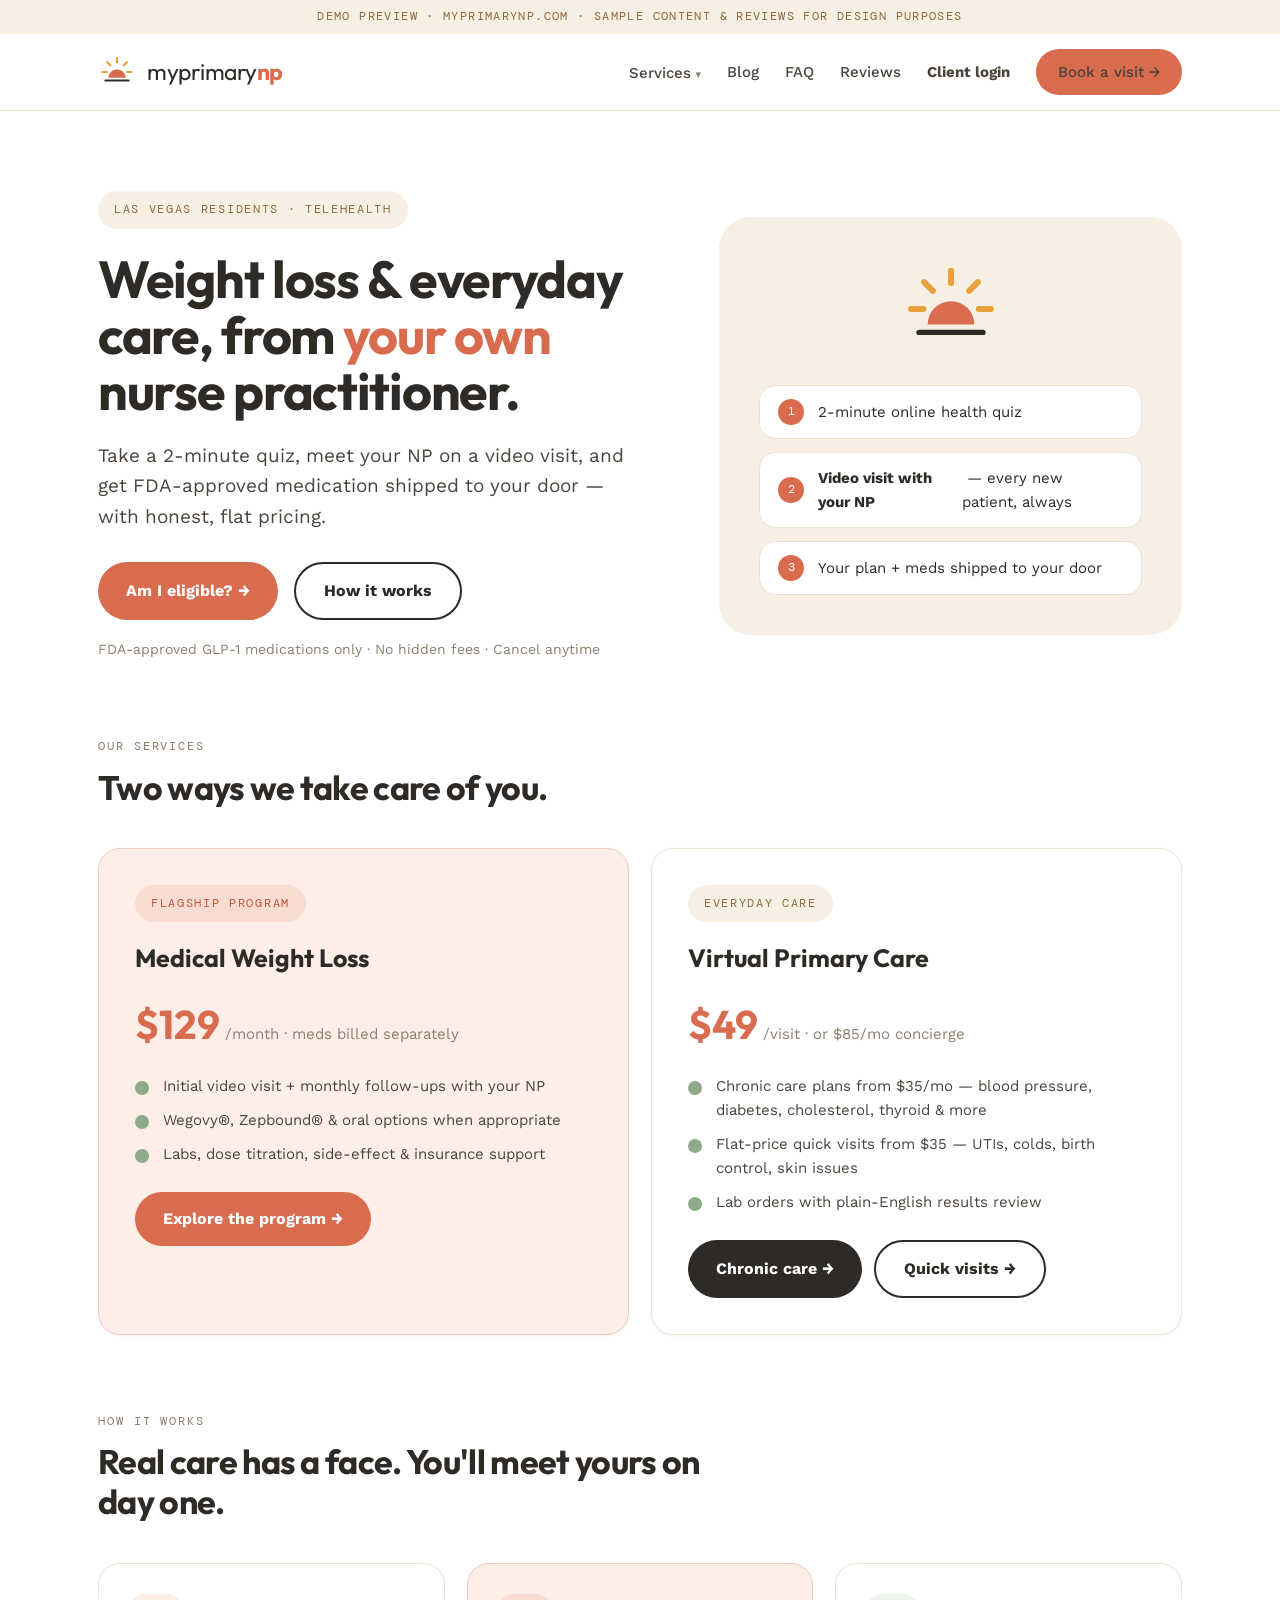
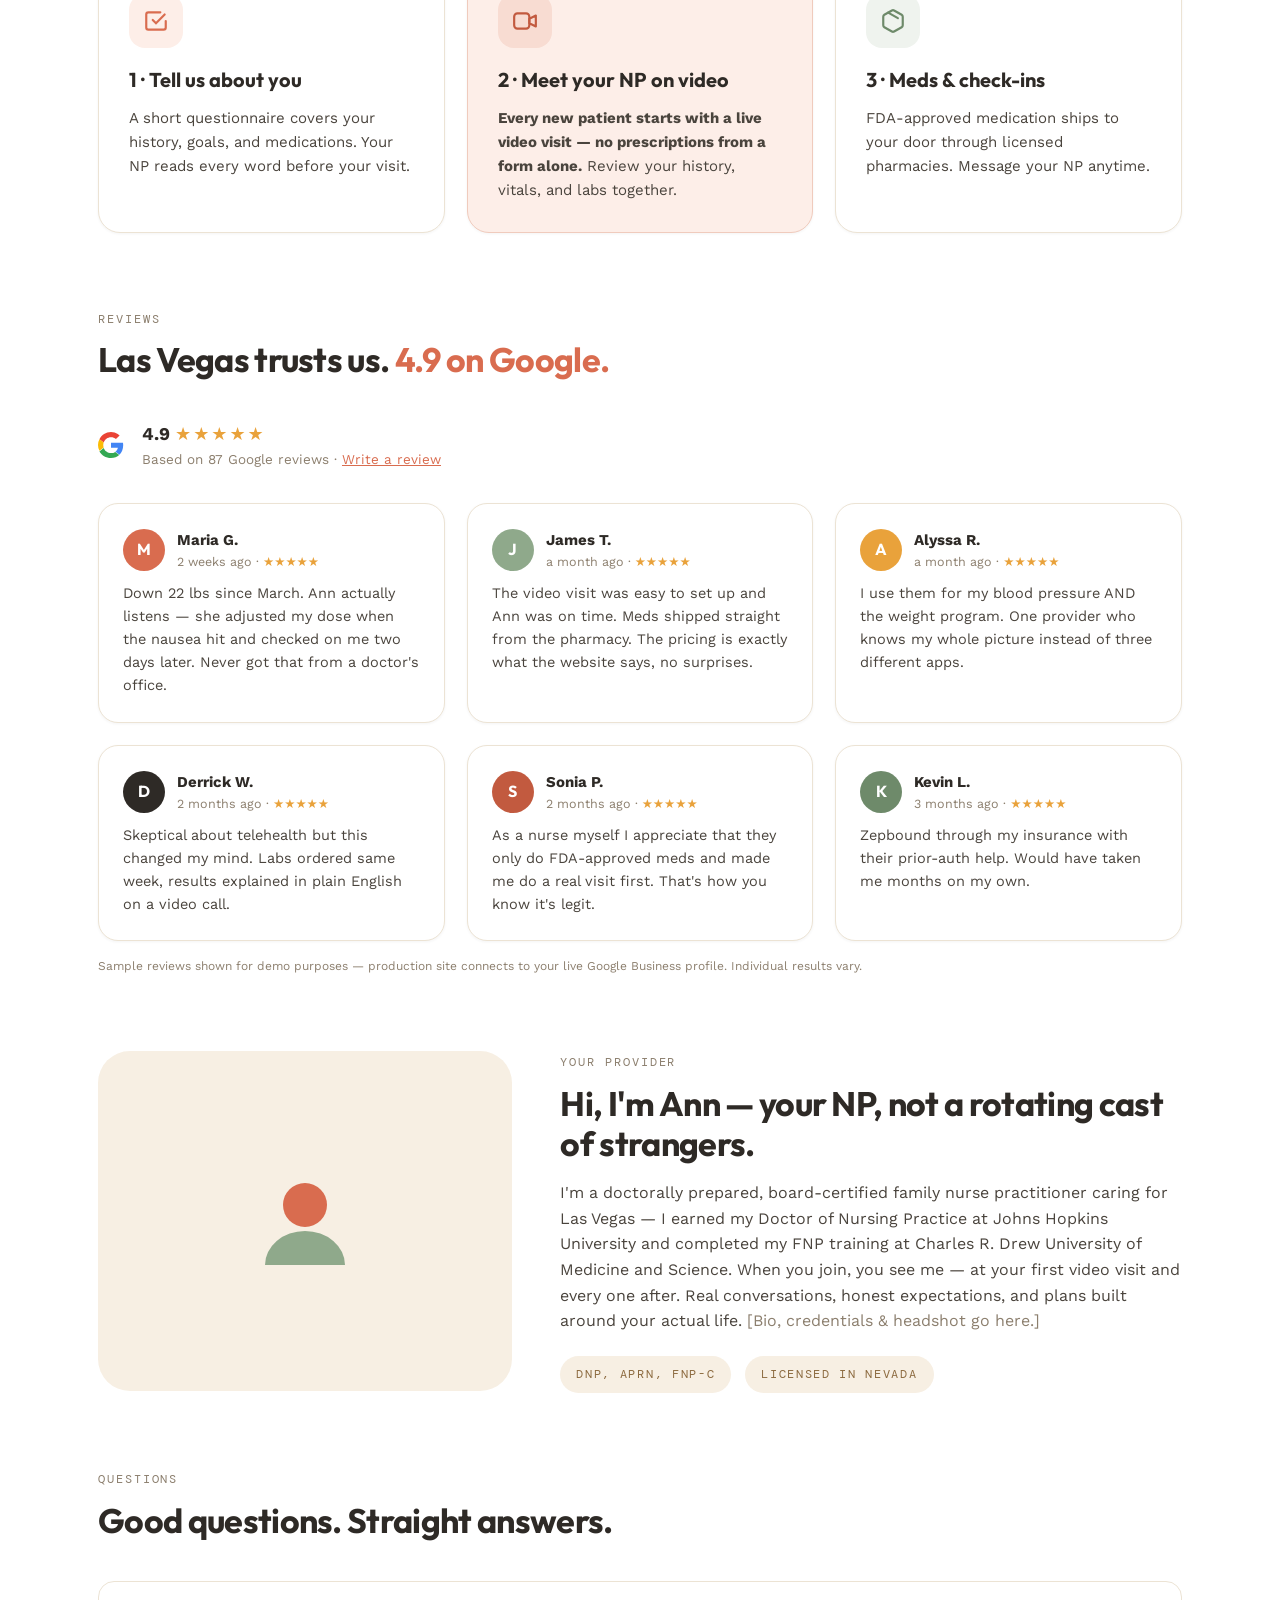
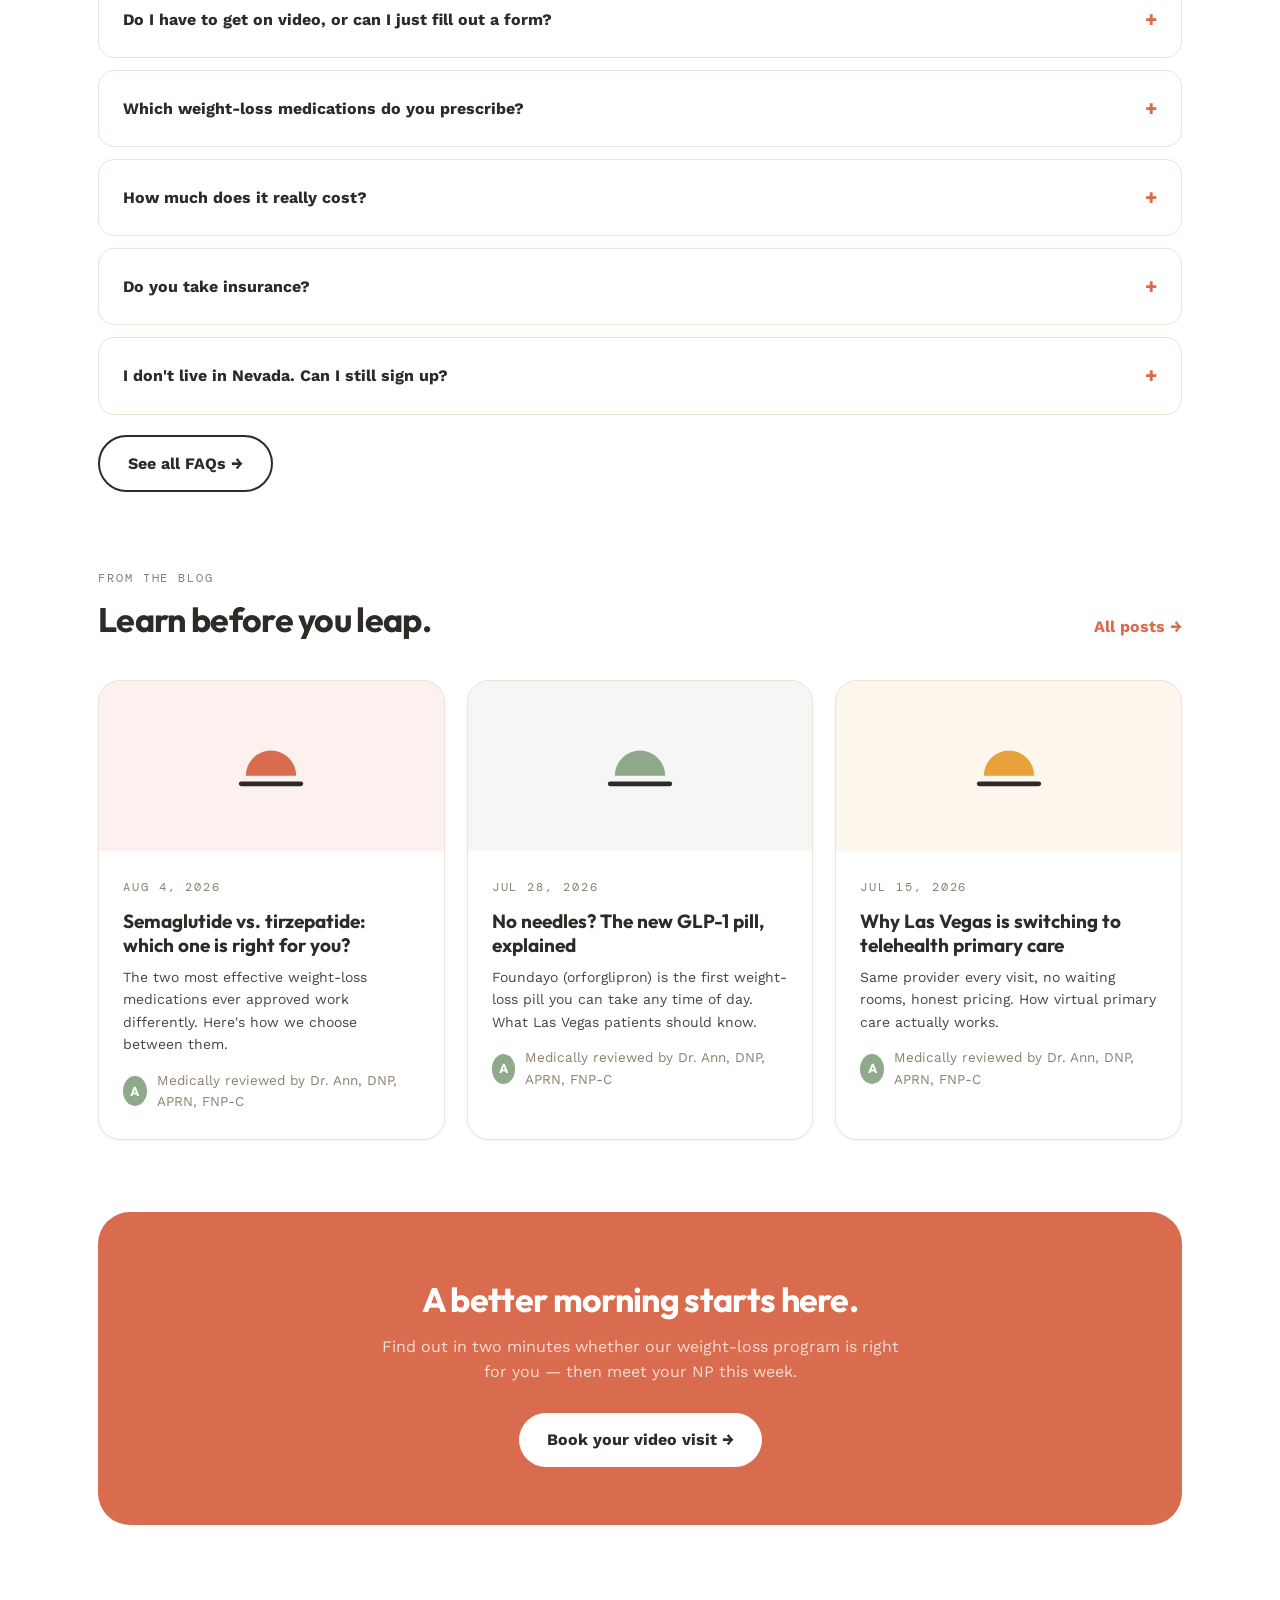
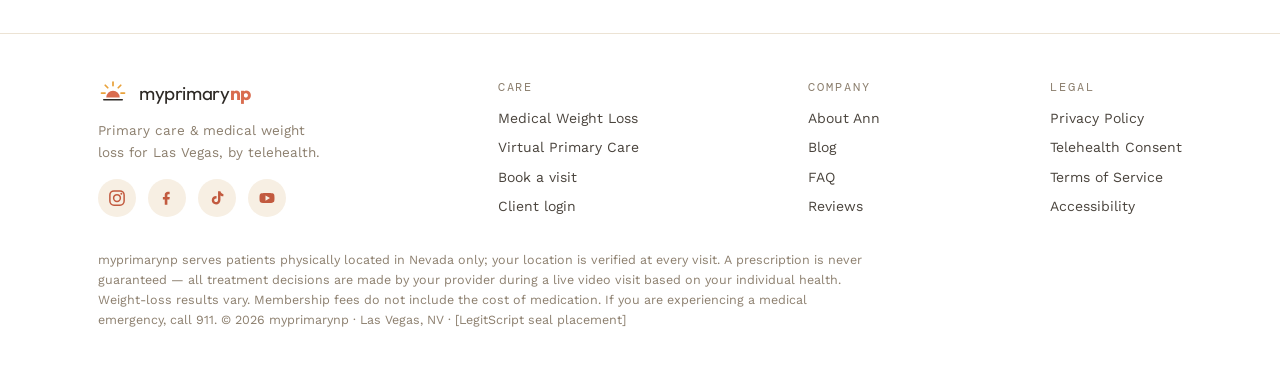
==== commit 3caad3fe: "Add Rootline-style chronic care, quick visits & why-NP sections" ====
--- a/index.html
+++ b/index.html
@@ -21,6 +21,8 @@
         <div class="menu">
           <a href="weight-loss.html"><b>Medical Weight Loss</b><small>GLP-1 programs · $129/mo</small></a>
           <a href="primary-care.html"><b>Virtual Primary Care</b><small>Visits from $49</small></a>
+          <a href="primary-care.html#chronic"><b>Chronic Care</b><small>Ongoing plans from $35/mo</small></a>
+          <a href="primary-care.html#quick"><b>Quick Visits</b><small>Same-week care from $35</small></a>
         </div>
       </div>
       <a href="blog.html">Blog</a>
@@ -74,11 +76,14 @@
         <h3 class="card-t" style="font-size:25px;margin-top:16px">Virtual Primary Care</h3>
         <div class="price">$49<small> /visit · or $85/mo concierge</small></div>
         <ul class="feat">
-          <li>Same-week video visits for everyday concerns</li>
-          <li>Chronic care: blood pressure, cholesterol, diabetes</li>
+          <li>Chronic care plans from $35/mo — blood pressure, diabetes, cholesterol, thyroid &amp; more</li>
+          <li>Flat-price quick visits from $35 — UTIs, colds, birth control, skin issues</li>
           <li>Lab orders with plain-English results review</li>
         </ul>
-        <a class="btn btn-ink" href="primary-care.html">See what we treat →</a>
+        <div style="display:flex;gap:12px;flex-wrap:wrap">
+          <a class="btn btn-ink" href="primary-care.html#chronic">Chronic care →</a>
+          <a class="btn btn-ghost" href="primary-care.html#quick">Quick visits →</a>
+        </div>
       </div>
     </div>
   </div>
--- a/styles.css
+++ b/styles.css
@@ -131,6 +131,34 @@
 .slots button:hover{border-color:var(--clay)}
 .slots button.sel{background:var(--clay);color:#fff;border-color:var(--clay);font-weight:700}
 
+/* CONDITION / SERVICE CARDS (chronic + quick visits) */
+.svc-card{background:var(--card);border:1px solid var(--line);border-radius:22px;padding:26px;box-shadow:0 1px 3px rgba(46,42,38,.05);transition:transform .15s,box-shadow .15s;display:flex;flex-direction:column}
+.svc-card:hover{transform:translateY(-2px);box-shadow:0 12px 30px rgba(46,42,38,.10)}
+.svc-tag{display:inline-block;font-family:'DM Mono',monospace;font-size:11px;letter-spacing:.14em;text-transform:uppercase;background:var(--linen-2);color:#8C6A3F;padding:4px 10px;border-radius:7px;margin-bottom:14px;align-self:flex-start}
+.svc-card h3{font-family:'Outfit',sans-serif;font-weight:700;font-size:19px;margin-bottom:8px}
+.svc-card p{font-size:14.5px;color:var(--ink-soft);margin-bottom:18px}
+.svc-meta{display:flex;justify-content:space-between;align-items:center;gap:10px;border-top:1px dashed var(--line);padding-top:14px;margin-top:auto;font-size:13px;color:var(--ink-mute)}
+.svc-meta .price{font-family:'DM Mono',monospace;font-size:13.5px;color:var(--clay-dark);font-weight:500;white-space:nowrap}
+.svc-note{margin-top:22px;font-size:13.5px;color:var(--ink-mute);max-width:640px}
+.alt-bg{background:var(--linen-2)}
+.alt-bg .svc-tag{background:#fff}
+
+/* WHY NP-LED */
+.why-grid{display:grid;grid-template-columns:1.1fr .9fr;gap:52px;align-items:center}
+.why-list{display:flex;flex-direction:column;gap:24px;margin-top:30px}
+.why-item{display:flex;gap:16px}
+.why-num{font-family:'DM Mono',monospace;font-size:14px;color:var(--clay);font-weight:500;flex-shrink:0;width:30px;padding-top:2px}
+.why-item h4{font-family:'Outfit',sans-serif;font-weight:700;font-size:16.5px;margin-bottom:4px}
+.why-item p{font-size:14.5px;color:var(--ink-soft)}
+.why-quote{background:var(--ink);border-radius:32px;padding:42px;color:#fff}
+.why-quote .mono{color:var(--gold);margin-bottom:14px;display:block}
+.why-quote blockquote{font-family:'Outfit',sans-serif;font-weight:500;font-size:22px;line-height:1.4;margin-bottom:20px;letter-spacing:-.01em}
+.why-quote cite{font-style:normal;color:#C9BFB2;font-size:14px}
+
+@media(max-width:900px){
+  .why-grid{grid-template-columns:1fr}
+}
+
 /* CTA BAND + FOOTER */
 .band{background:var(--clay);border-radius:32px;padding:58px;text-align:center;color:var(--card)}
 .band h2{color:var(--card)} .band p{color:#F8DCD2;max-width:520px;margin:14px auto 28px}
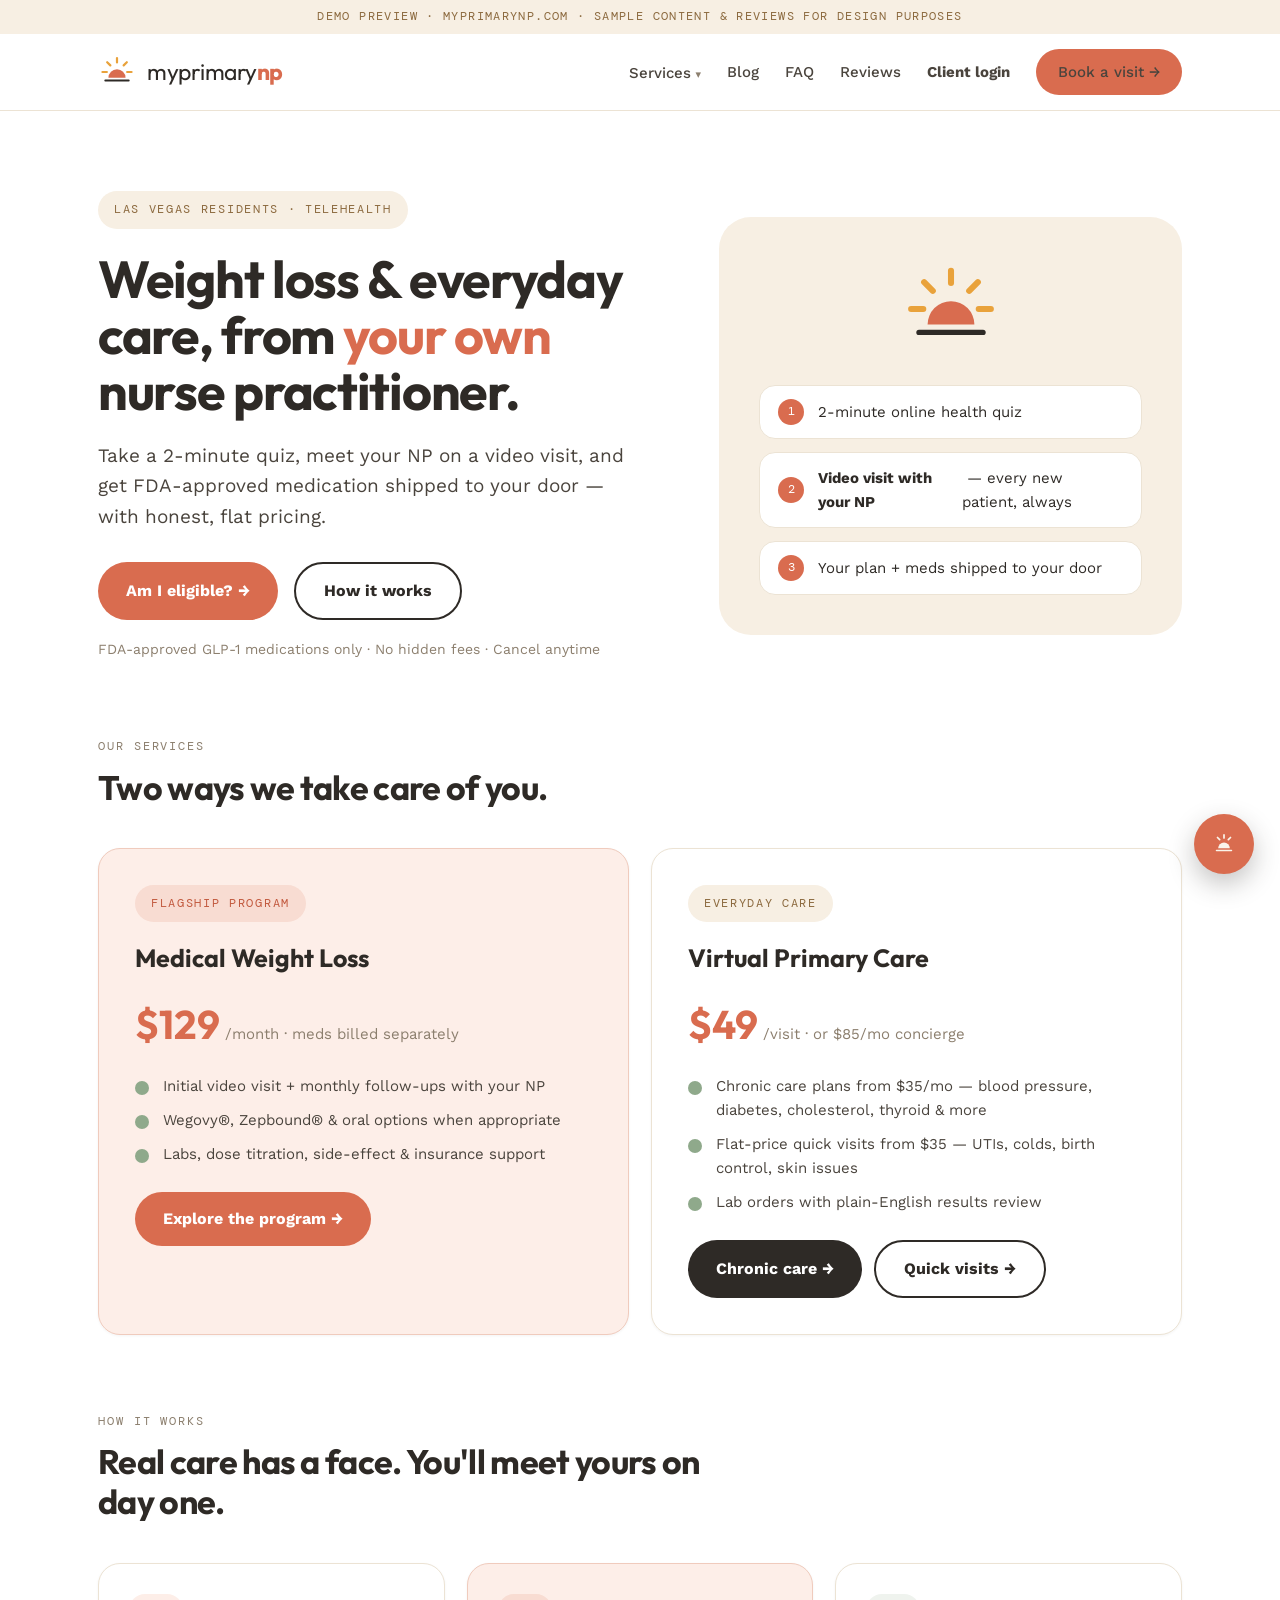
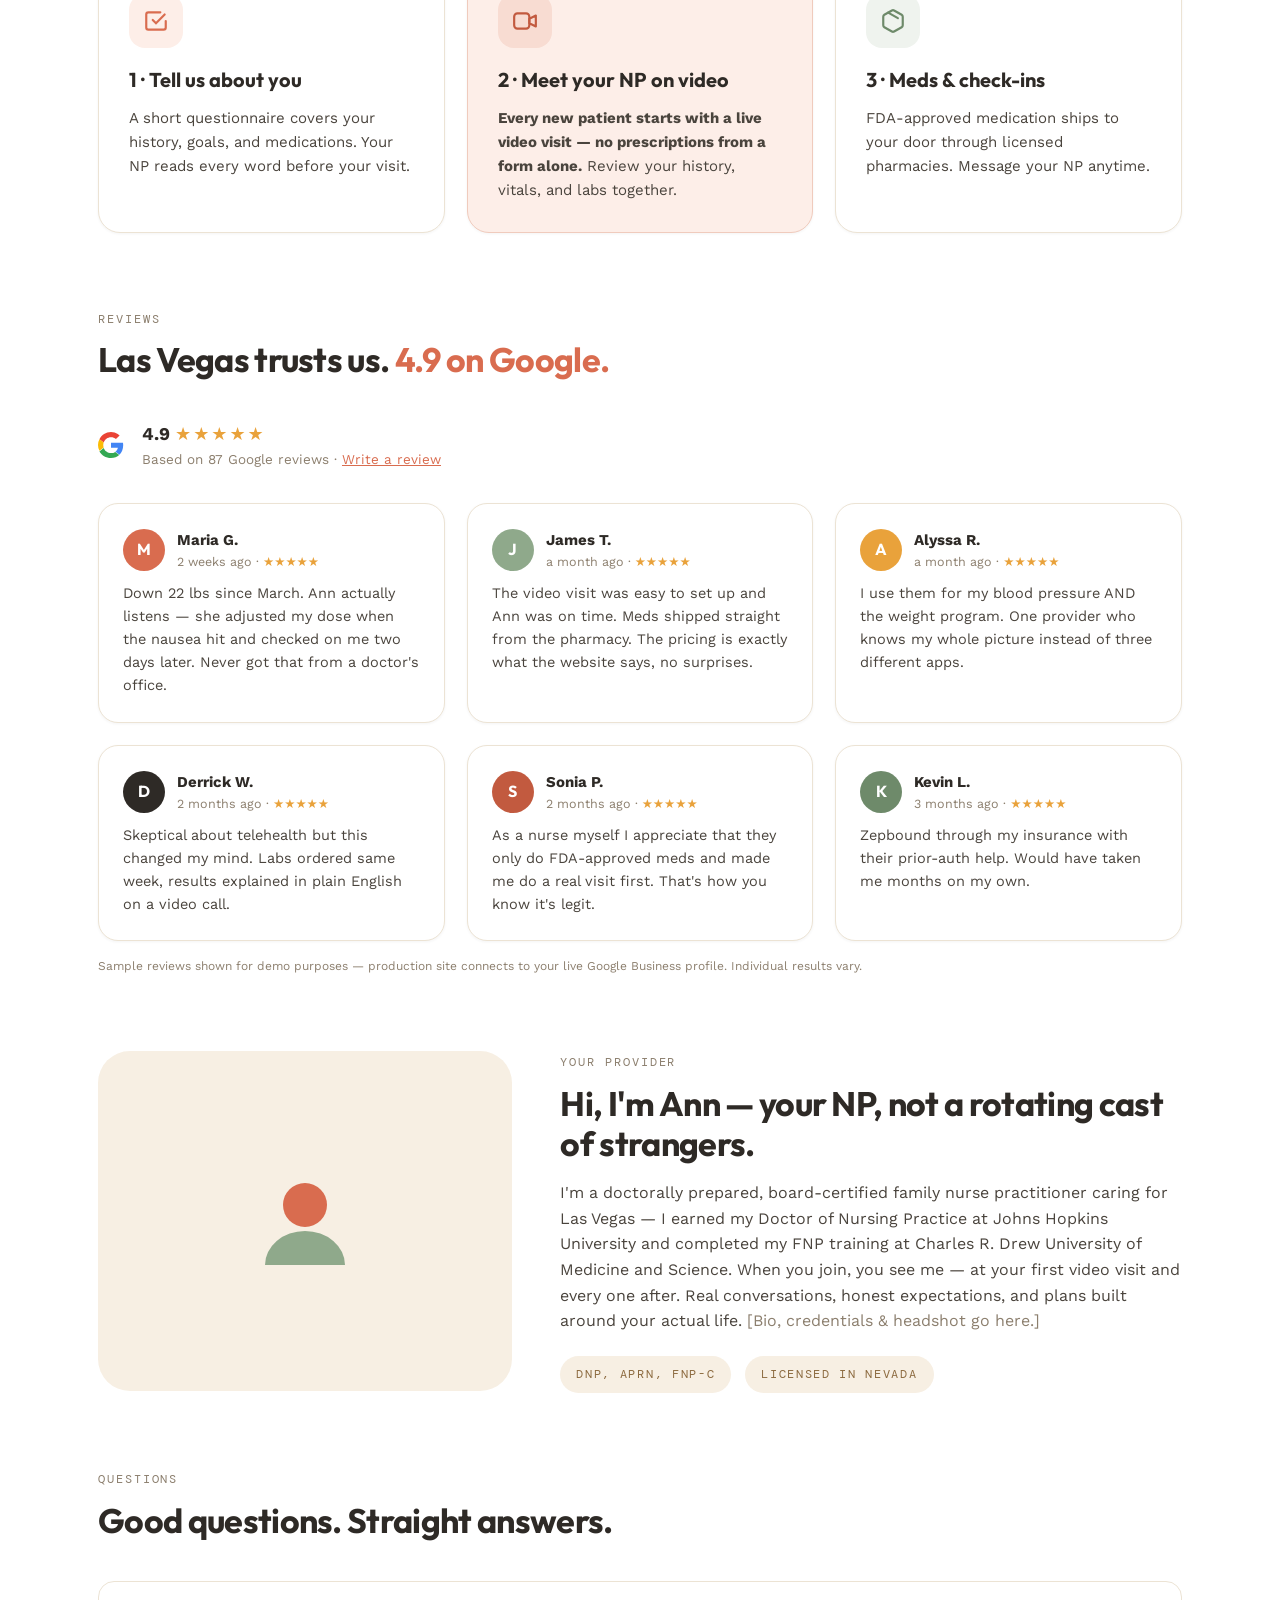
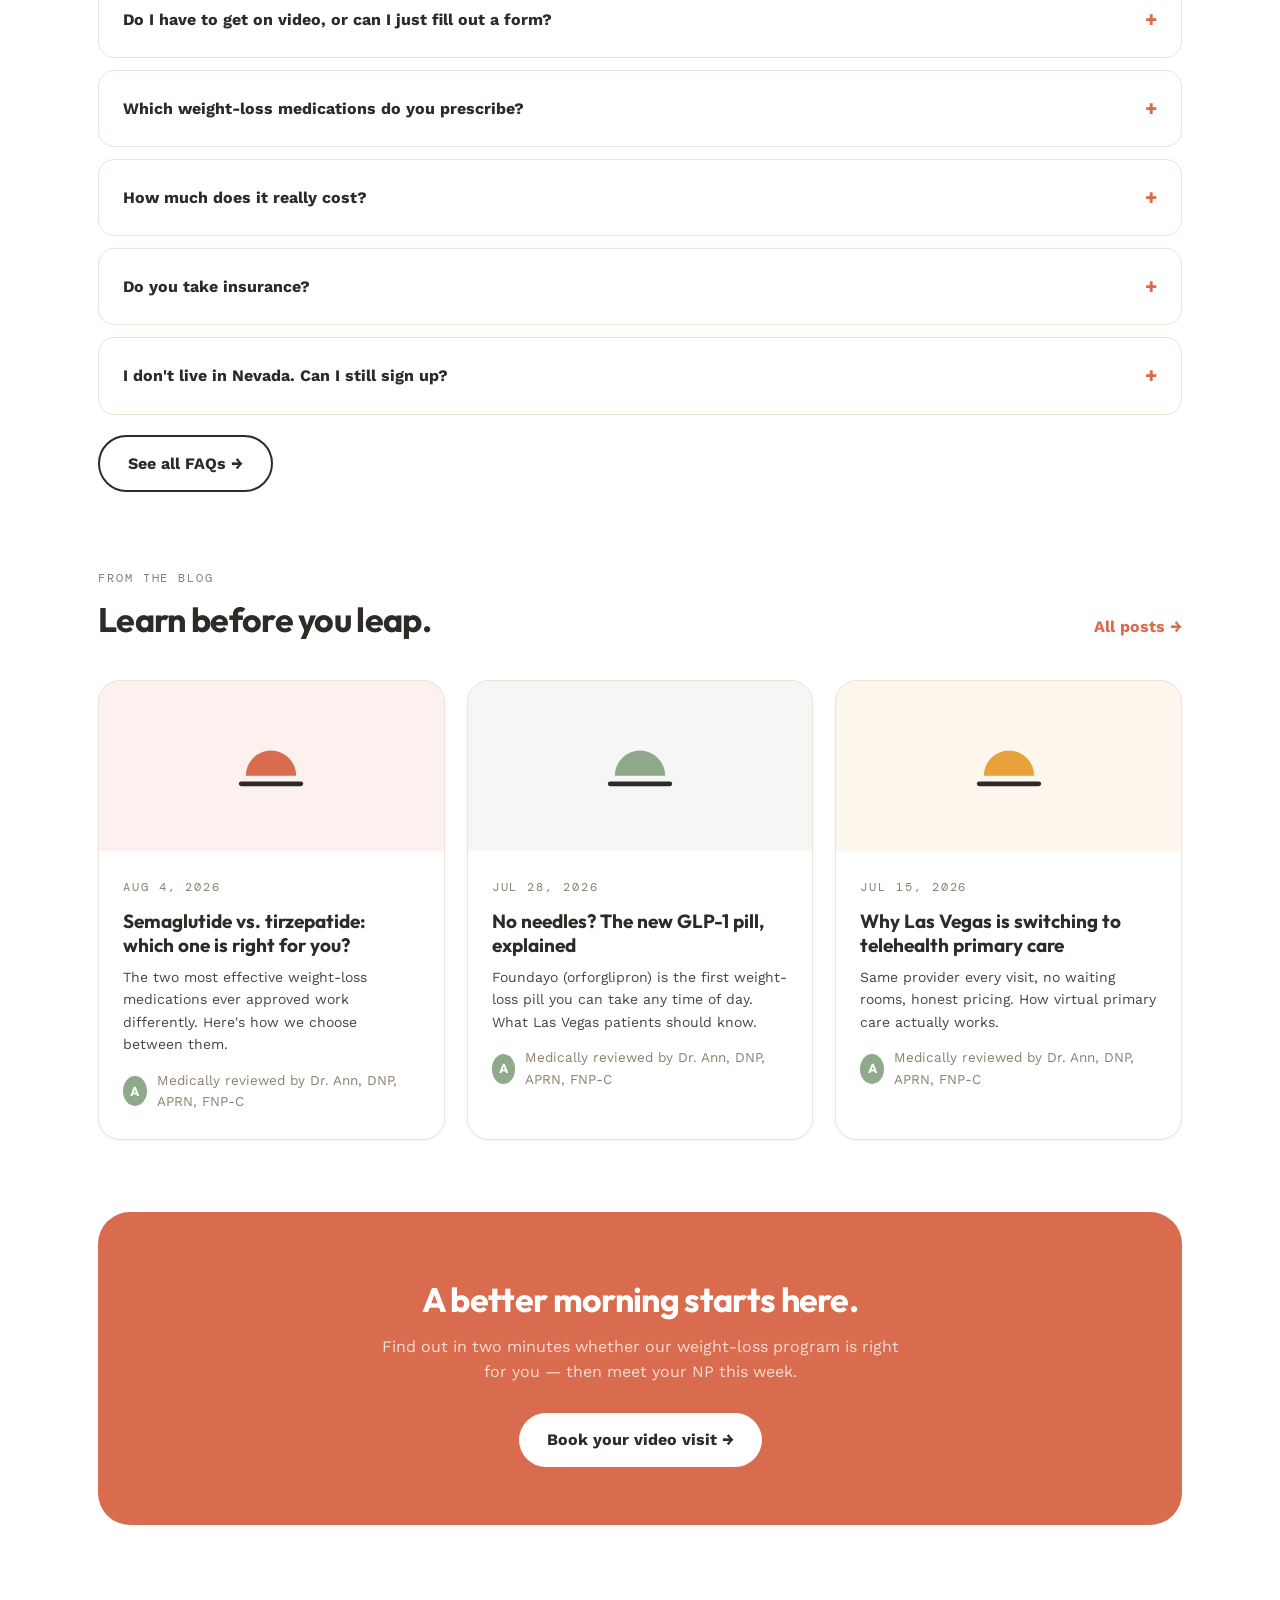
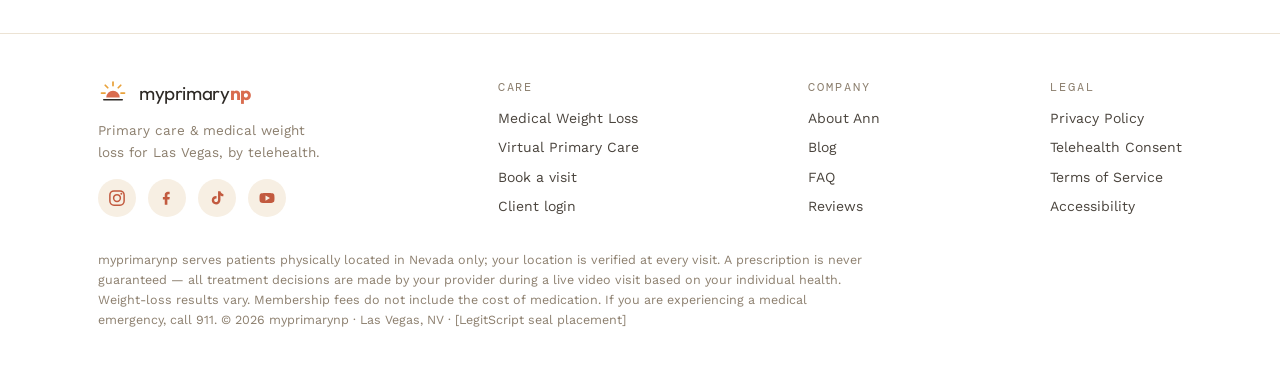
==== commit 8ed8584e: "Add AI assistant chat widget (support + medical routing)" ====
--- a/index.html
+++ b/index.html
@@ -185,5 +185,6 @@
     <p class="disclaimer">myprimarynp serves patients physically located in Nevada only; your location is verified at every visit. A prescription is never guaranteed — all treatment decisions are made by your provider during a live video visit based on your individual health. Weight-loss results vary. Membership fees do not include the cost of medication. If you are experiencing a medical emergency, call 911. © 2026 myprimarynp · Las Vegas, NV · [LegitScript seal placement]</p>
   </div>
 </footer>
+<script src="chat.js" defer></script>
 </body>
 </html>
--- a/styles.css
+++ b/styles.css
@@ -143,6 +143,25 @@
 .alt-bg{background:var(--linen-2)}
 .alt-bg .svc-tag{background:#fff}
 
+/* VISIT-NOTE CHART CARD (primary-care hero) */
+.chart-wrap{position:relative;max-width:440px;justify-self:end;width:100%}
+.chart-card{background:var(--card);border:1px solid var(--line);border-radius:22px;box-shadow:0 24px 48px -24px rgba(46,42,38,.30);padding:26px 26px 20px;transform:rotate(1.4deg)}
+.chart-head{display:flex;justify-content:space-between;align-items:flex-start;gap:12px;margin-bottom:16px}
+.chart-tag{display:inline-block;font-family:'DM Mono',monospace;font-size:10.5px;letter-spacing:.14em;text-transform:uppercase;background:var(--ink);color:var(--card);padding:4px 10px;border-radius:6px}
+.chart-card h4{font-family:'Outfit',sans-serif;font-weight:700;font-size:16px;margin:12px 0 2px;color:var(--ink)}
+.chart-sub{font-size:13px;color:var(--ink-mute)}
+.chart-date{font-family:'DM Mono',monospace;font-size:11px;letter-spacing:.08em;text-transform:uppercase;color:var(--ink-mute);white-space:nowrap}
+.chart-svg{margin:14px 0 4px}
+.chart-figures{display:flex;justify-content:space-between;gap:12px;border-top:1px dashed var(--line);padding-top:14px;margin-top:8px}
+.chart-figures .num{font-family:'DM Mono',monospace;font-size:17px;font-weight:500;color:var(--ink)}
+.chart-figures .num.down{color:var(--clay-dark)}
+.chart-figures .lbl{display:block;font-family:'DM Mono',monospace;font-size:10px;letter-spacing:.08em;text-transform:uppercase;color:var(--ink-mute);margin-top:2px}
+.float-pill{position:absolute;bottom:-16px;left:26px;background:var(--sage-dark);color:#fff;padding:9px 16px;border-radius:999px;box-shadow:0 14px 26px -12px rgba(110,138,106,.6);font-size:13px;font-weight:700;display:flex;align-items:center;gap:7px;transform:rotate(-2deg)}
+@media(max-width:900px){
+  .chart-wrap{justify-self:start;margin-top:8px}
+  .chart-card{transform:none}
+}
+
 /* WHY NP-LED */
 .why-grid{display:grid;grid-template-columns:1.1fr .9fr;gap:52px;align-items:center}
 .why-list{display:flex;flex-direction:column;gap:24px;margin-top:30px}
